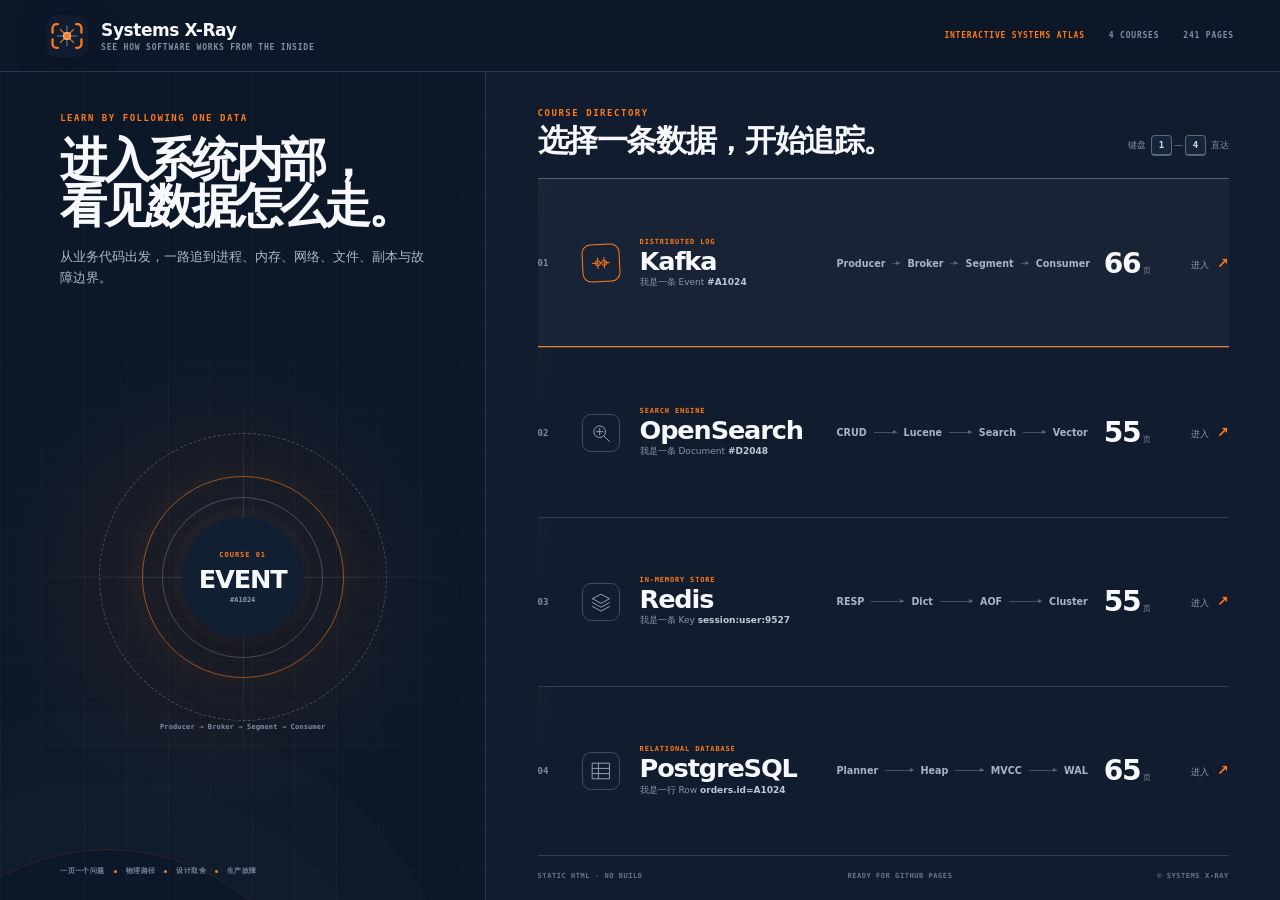
==== index.html @ 157f2d03 "feat: publish interactive systems learning courses" ====
<!doctype html>
<html lang="zh-CN">
  <head>
    <meta charset="UTF-8" />
    <meta name="viewport" content="width=device-width, initial-scale=1.0" />
    <meta name="description" content="Systems X-Ray：用一条数据的物理旅程学习 Kafka、OpenSearch、Redis 与 PostgreSQL。" />
    <meta name="theme-color" content="#0c1728" />
    <title>Systems X-Ray · 系统原理可视化课程</title>
    <link rel="icon" href="./assets/brand-mark.svg" type="image/svg+xml" />
    <link rel="stylesheet" href="./assets/home.css" />
  </head>
  <body>
    <a class="skip-link" href="#courses">跳到课程目录</a>

    <header class="site-header">
      <a class="site-brand" href="./" aria-label="Systems X-Ray 首页">
        <img src="./assets/brand-mark.svg" width="42" height="42" alt="" />
        <span><strong>Systems X-Ray</strong><small>SEE HOW SOFTWARE WORKS FROM THE INSIDE</small></span>
      </a>
      <div class="header-meta"><span>INTERACTIVE SYSTEMS ATLAS</span><b>4 COURSES</b><b>241 PAGES</b></div>
    </header>

    <main class="atlas-shell">
      <section class="atlas-intro" aria-labelledby="atlas-title">
        <div class="intro-copy">
          <p class="eyebrow">LEARN BY FOLLOWING ONE DATA</p>
          <h1 id="atlas-title">进入系统内部，<br />看见数据怎么走。</h1>
          <p class="intro-lede">从业务代码出发，一路追到进程、内存、网络、文件、副本与故障边界。</p>
        </div>

        <div class="xray-stage" aria-live="polite">
          <div class="scanner-ring scanner-ring-a"></div>
          <div class="scanner-ring scanner-ring-b"></div>
          <div class="scanner-axis axis-x"></div><div class="scanner-axis axis-y"></div>
          <div class="scanner-sweep"></div>
          <div class="scan-object">
            <span id="focus-kind">COURSE 01</span>
            <strong id="focus-object">EVENT</strong>
            <small id="focus-id">#A1024</small>
          </div>
          <p id="focus-flow">Producer → Broker → Segment → Consumer</p>
        </div>

        <div class="intro-foot"><span>一页一个问题</span><i></i><span>物理路径</span><i></i><span>设计取舍</span><i></i><span>生产故障</span></div>
      </section>

      <section id="courses" class="course-directory" aria-labelledby="directory-title">
        <header class="directory-head">
          <div><p>COURSE DIRECTORY</p><h2 id="directory-title">选择一条数据，开始追踪。</h2></div>
          <span>键盘 <kbd>1</kbd>—<kbd>4</kbd> 直达</span>
        </header>

        <nav class="course-list" aria-label="课程列表">
          <a class="course-row is-selected" href="./kafka/" data-shortcut="1" data-kind="COURSE 01" data-object="EVENT" data-id="#A1024" data-flow="Producer → Broker → Segment → Consumer">
            <span class="course-number">01</span>
            <span class="course-glyph" aria-hidden="true"><svg viewBox="0 0 40 40"><path d="M7 20h8m10 0h8M15 12v16m10-16v16"/><circle cx="15" cy="20" r="4"/><circle cx="25" cy="20" r="4"/></svg></span>
            <span class="course-title"><small>DISTRIBUTED LOG</small><strong>Kafka</strong><em>我是一条 Event <b>#A1024</b></em></span>
            <span class="course-flow">Producer <i></i> Broker <i></i> Segment <i></i> Consumer</span>
            <span class="course-pages"><b>66</b><small>页</small></span>
            <span class="course-enter">进入 <b>↗</b></span>
          </a>

          <a class="course-row" href="./opensearch/" data-shortcut="2" data-kind="COURSE 02" data-object="DOCUMENT" data-id="#D2048" data-flow="CRUD → Lucene → Search → Vector">
            <span class="course-number">02</span>
            <span class="course-glyph" aria-hidden="true"><svg viewBox="0 0 40 40"><circle cx="18" cy="18" r="9"/><path d="m25 25 8 8M13 18h10M18 13v10"/></svg></span>
            <span class="course-title"><small>SEARCH ENGINE</small><strong>OpenSearch</strong><em>我是一条 Document <b>#D2048</b></em></span>
            <span class="course-flow">CRUD <i></i> Lucene <i></i> Search <i></i> Vector</span>
            <span class="course-pages"><b>55</b><small>页</small></span>
            <span class="course-enter">进入 <b>↗</b></span>
          </a>

          <a class="course-row" href="./redis/" data-shortcut="3" data-kind="COURSE 03" data-object="KEY" data-id="session:user:9527" data-flow="RESP → Dict → AOF → Cluster">
            <span class="course-number">03</span>
            <span class="course-glyph" aria-hidden="true"><svg viewBox="0 0 40 40"><path d="m7 15 13-7 13 7-13 7-13-7Zm0 6 13 7 13-7M7 27l13 7 13-7"/></svg></span>
            <span class="course-title"><small>IN-MEMORY STORE</small><strong>Redis</strong><em>我是一条 Key <b>session:user:9527</b></em></span>
            <span class="course-flow">RESP <i></i> Dict <i></i> AOF <i></i> Cluster</span>
            <span class="course-pages"><b>55</b><small>页</small></span>
            <span class="course-enter">进入 <b>↗</b></span>
          </a>

          <a class="course-row" href="./postgresql/" data-shortcut="4" data-kind="COURSE 04" data-object="ROW" data-id="orders.id=A1024" data-flow="Planner → Heap → MVCC → WAL">
            <span class="course-number">04</span>
            <span class="course-glyph" aria-hidden="true"><svg viewBox="0 0 40 40"><path d="M7 8h26v24H7zM7 16h26M7 24h26M16 8v24"/></svg></span>
            <span class="course-title"><small>RELATIONAL DATABASE</small><strong>PostgreSQL</strong><em>我是一行 Row <b>orders.id=A1024</b></em></span>
            <span class="course-flow">Planner <i></i> Heap <i></i> MVCC <i></i> WAL</span>
            <span class="course-pages"><b>65</b><small>页</small></span>
            <span class="course-enter">进入 <b>↗</b></span>
          </a>
        </nav>

        <footer class="directory-foot"><span>STATIC HTML · NO BUILD</span><span>READY FOR GITHUB PAGES</span><span>© SYSTEMS X-RAY</span></footer>
      </section>
    </main>

    <script src="./assets/home.js"></script>
  </body>
</html>
---- assets/home.css ----
:root {
  color-scheme: dark;
  --ink: #f7f8fb;
  --muted: #8e9aae;
  --line: rgba(174, 190, 211, .2);
  --line-strong: rgba(174, 190, 211, .42);
  --orange: #ff7a1a;
  font-family: Inter, ui-sans-serif, system-ui, -apple-system, BlinkMacSystemFont, "Segoe UI", "PingFang SC", "Microsoft YaHei", sans-serif;
}

* { box-sizing: border-box; }
html, body { width: 100%; height: 100%; }
body { margin: 0; overflow: hidden; background: #0b1627; color: var(--ink); }
a { color: inherit; text-decoration: none; }
.skip-link { position: fixed; z-index: 100; top: -60px; left: 12px; padding: 10px 14px; background: var(--orange); color: #111827; font-weight: 850; }
.skip-link:focus { top: 10px; }

.site-header {
  height: 72px;
  display: flex;
  align-items: center;
  justify-content: space-between;
  padding: 0 clamp(24px, 3.6vw, 64px);
  border-bottom: 1px solid var(--line);
  background: #0c1728;
}
.site-brand { display: flex; align-items: center; gap: 13px; }
.site-brand img { width: 42px; height: 42px; filter: drop-shadow(0 7px 14px rgba(0,0,0,.25)); }
.site-brand strong, .site-brand small { display: block; }
.site-brand strong { font-size: 17px; letter-spacing: -.025em; }
.site-brand small, .header-meta { color: #8290a3; font: 800 8px ui-monospace, SFMono-Regular, Menlo, monospace; letter-spacing: .1em; }
.site-brand small { margin-top: 3px; }
.header-meta { display: flex; gap: 24px; align-items: center; }
.header-meta span { color: var(--orange); }
.header-meta b { font-weight: 800; }

.atlas-shell {
  height: calc(100svh - 72px);
  min-height: 0;
  display: grid;
  grid-template-columns: minmax(330px, 38%) minmax(600px, 62%);
}

.atlas-intro {
  position: relative;
  min-width: 0;
  overflow: hidden;
  display: grid;
  grid-template-rows: auto minmax(190px, 1fr) auto;
  padding: clamp(30px, 4.5vh, 52px) clamp(28px, 4.7vw, 74px) 24px;
  background:
    linear-gradient(rgba(255,255,255,.025) 1px, transparent 1px),
    linear-gradient(90deg, rgba(255,255,255,.025) 1px, transparent 1px),
    radial-gradient(circle at 46% 62%, rgba(255,122,26,.09), transparent 42%),
    #0c1728;
  background-size: 42px 42px, 42px 42px, auto, auto;
  border-right: 1px solid var(--line);
}
.atlas-intro::after {
  content: "";
  position: absolute;
  left: -24%;
  bottom: -48%;
  width: 92%;
  aspect-ratio: 1;
  border: 1px solid rgba(255,122,26,.14);
  border-radius: 50%;
  box-shadow: 0 0 0 70px rgba(255,255,255,.008), 0 0 0 140px rgba(255,255,255,.006);
}
.intro-copy { position: relative; z-index: 2; max-width: 560px; animation: intro-in .6s ease both; }
.eyebrow, .directory-head p { margin: 0; color: var(--orange); font: 900 9px ui-monospace, SFMono-Regular, Menlo, monospace; letter-spacing: .17em; }
.intro-copy h1 { margin: 14px 0 0; font-size: clamp(40px, 3.7vw, 64px); line-height: .98; letter-spacing: -.065em; }
.intro-lede { max-width: 520px; margin: 17px 0 0; color: #adb8c8; font-size: clamp(12px, 1vw, 16px); line-height: 1.65; }

.xray-stage { position: relative; z-index: 2; width: min(32vh, 290px); aspect-ratio: 1; align-self: center; justify-self: center; }
.scanner-ring { position: absolute; border-radius: 50%; }
.scanner-ring-a { inset: 0; border: 1px dashed rgba(161,178,200,.36); animation: spin 35s linear infinite; }
.scanner-ring-b { inset: 15%; border: 1px solid rgba(255,122,26,.58); box-shadow: 0 0 45px rgba(255,122,26,.07); }
.scanner-axis { position: absolute; background: linear-gradient(90deg, transparent, rgba(150,169,194,.26), transparent); }
.axis-x { left: -18%; top: 50%; width: 136%; height: 1px; }
.axis-y { top: -18%; left: 50%; width: 1px; height: 136%; background: linear-gradient(transparent, rgba(150,169,194,.26), transparent); }
.scanner-sweep { position: absolute; inset: 22%; overflow: hidden; border: 1px solid rgba(164,180,201,.35); border-radius: 50%; }
.scanner-sweep::after { content: ""; position: absolute; left: 0; top: -30%; width: 100%; height: 24%; background: linear-gradient(transparent, rgba(255,122,26,.28), rgba(255,122,26,.6)); filter: blur(1px); animation: sweep 3s ease-in-out infinite; }
.scan-object { position: absolute; inset: 29%; display: flex; flex-direction: column; align-items: center; justify-content: center; border-radius: 50%; background: #111f33; box-shadow: 0 15px 40px rgba(0,0,0,.32), 0 0 0 9px rgba(255,255,255,.025); text-align: center; transition: transform .25s ease; }
.scan-object.is-changing { transform: scale(.94); }
.scan-object span { color: var(--orange); font: 900 7px ui-monospace, SFMono-Regular, Menlo, monospace; letter-spacing: .14em; }
.scan-object strong { margin: 5px 0 2px; font-size: clamp(18px, 2vw, 31px); letter-spacing: -.045em; }
.scan-object small { max-width: 112px; overflow: hidden; color: #8d9bad; font: 750 7px ui-monospace, SFMono-Regular, Menlo, monospace; text-overflow: ellipsis; white-space: nowrap; }
.xray-stage > p { position: absolute; left: 50%; bottom: -2px; width: 150%; margin: 0; transform: translate(-50%, 100%); color: #7f8ea2; font: 750 7px ui-monospace, SFMono-Regular, Menlo, monospace; letter-spacing: .02em; text-align: center; white-space: nowrap; }
.intro-foot { position: relative; z-index: 2; display: flex; align-items: center; gap: 9px; color: #77869a; font: 800 7px ui-monospace, SFMono-Regular, Menlo, monospace; letter-spacing: .06em; white-space: nowrap; }
.intro-foot i { width: 3px; height: 3px; border-radius: 50%; background: var(--orange); }

.course-directory {
  min-width: 0;
  min-height: 0;
  display: grid;
  grid-template-rows: auto minmax(0, 1fr) auto;
  padding: clamp(25px, 4vh, 44px) clamp(28px, 4vw, 66px) 20px;
  background: #111d2f;
}
.directory-head { display: flex; align-items: end; justify-content: space-between; gap: 20px; padding-bottom: clamp(16px, 2.5vh, 26px); }
.directory-head h2 { margin: 7px 0 0; font-size: clamp(24px, 2.4vw, 39px); line-height: 1; letter-spacing: -.045em; }
.directory-head > span { flex: 0 0 auto; color: #7f8da0; font-size: 9px; }
kbd { display: inline-grid; min-width: 21px; height: 21px; place-items: center; margin: 0 2px; border: 1px solid #59677b; border-bottom-width: 2px; border-radius: 4px; background: #17253a; color: #d8dee7; font: 800 9px ui-monospace, SFMono-Regular, Menlo, monospace; }

.course-list { min-height: 0; display: grid; grid-template-rows: repeat(4, minmax(0, 1fr)); border-top: 1px solid var(--line-strong); }
.course-row {
  position: relative;
  min-width: 0;
  display: grid;
  grid-template-columns: 28px 42px minmax(170px, .72fr) minmax(250px, 1fr) 55px 54px;
  align-items: center;
  gap: clamp(10px, 1.25vw, 20px);
  border-bottom: 1px solid var(--line);
  overflow: hidden;
  isolation: isolate;
  animation: row-in .5s ease both;
  transition: background .22s ease;
}
.course-row:nth-child(2) { animation-delay: .06s; }
.course-row:nth-child(3) { animation-delay: .12s; }
.course-row:nth-child(4) { animation-delay: .18s; }
.course-row::before { content: ""; position: absolute; z-index: -1; top: 0; bottom: 0; left: -18%; width: 18%; background: linear-gradient(90deg, transparent, rgba(255,122,26,.09), transparent); transform: skewX(-14deg); transition: left .55s ease; }
.course-row::after { content: ""; position: absolute; left: 0; bottom: -1px; width: 0; height: 2px; background: var(--orange); transition: width .3s ease; }
.course-row:hover, .course-row:focus-visible, .course-row.is-selected { background: rgba(255,255,255,.027); }
.course-row:hover::before, .course-row:focus-visible::before { left: 100%; }
.course-row:hover::after, .course-row:focus-visible::after, .course-row.is-selected::after { width: 100%; }
.course-row:focus-visible { outline: 1px solid var(--orange); outline-offset: -1px; }
.course-number { color: #7f8da1; font: 850 9px ui-monospace, SFMono-Regular, Menlo, monospace; }
.course-glyph { width: 38px; height: 38px; display: grid; place-items: center; border: 1px solid #3d4b5e; border-radius: 9px; color: #95a3b5; transition: color .2s, border-color .2s, transform .2s; }
.course-glyph svg { width: 26px; fill: none; stroke: currentColor; stroke-width: 1.5; stroke-linecap: round; stroke-linejoin: round; }
.course-row:hover .course-glyph, .course-row:focus-visible .course-glyph, .course-row.is-selected .course-glyph { border-color: var(--orange); color: var(--orange); transform: rotate(-3deg); }
.course-title { min-width: 0; }
.course-title small, .course-title strong, .course-title em { display: block; }
.course-title small { color: var(--orange); font: 850 7px ui-monospace, SFMono-Regular, Menlo, monospace; letter-spacing: .12em; }
.course-title strong { margin: 3px 0; font-size: clamp(21px, 2vw, 31px); line-height: .95; letter-spacing: -.045em; }
.course-title em { overflow: hidden; color: #8996a8; font-size: 9px; font-style: normal; text-overflow: ellipsis; white-space: nowrap; }
.course-title em b { color: #bec8d4; font-weight: 750; }
.course-flow { min-width: 0; display: flex; align-items: center; gap: 7px; color: #a9b4c2; font-size: clamp(8px, .75vw, 11px); font-weight: 750; white-space: nowrap; }
.course-flow i { min-width: 8px; flex: 1; height: 1px; background: #445165; position: relative; }
.course-flow i::after { content: ""; position: absolute; right: 0; top: -2px; border-left: 4px solid #59677a; border-top: 2px solid transparent; border-bottom: 2px solid transparent; }
.course-pages { display: flex; align-items: baseline; gap: 3px; }
.course-pages b { font-size: clamp(23px, 2.2vw, 35px); letter-spacing: -.05em; }
.course-pages small { color: #7e8b9e; font-size: 8px; }
.course-enter { justify-self: end; color: #8c99aa; font-size: 9px; white-space: nowrap; }
.course-enter b { display: inline-block; margin-left: 5px; color: var(--orange); font-size: 14px; transition: transform .2s ease; }
.course-row:hover .course-enter b, .course-row:focus-visible .course-enter b { transform: translate(3px, -3px); }
.directory-foot { display: flex; justify-content: space-between; gap: 20px; padding-top: 16px; color: #68778b; font: 800 7px ui-monospace, SFMono-Regular, Menlo, monospace; letter-spacing: .08em; }

@keyframes intro-in { from { opacity: 0; transform: translateY(13px); } to { opacity: 1; transform: none; } }
@keyframes row-in { from { opacity: 0; transform: translateX(18px); } to { opacity: 1; transform: none; } }
@keyframes spin { to { transform: rotate(360deg); } }
@keyframes sweep { 0%, 12% { top: -30%; } 70%, 100% { top: 108%; } }

@media (max-width: 1050px) {
  .site-header { height: 66px; }
  .atlas-shell { height: calc(100svh - 66px); grid-template-columns: 34% 66%; }
  .atlas-intro { padding-inline: 28px; }
  .intro-copy h1 { font-size: clamp(34px, 4.2vw, 46px); }
  .course-directory { padding-inline: 28px; }
  .course-row { grid-template-columns: 24px 38px minmax(155px, .8fr) minmax(200px, 1fr) 48px; }
  .course-enter { display: none; }
  .intro-foot span:nth-of-type(3), .intro-foot i:nth-of-type(3), .intro-foot span:nth-of-type(4) { display: none; }
}

@media (max-width: 720px) {
  .site-header { height: 60px; padding: 0 15px; }
  .site-brand img { width: 36px; height: 36px; }
  .site-brand strong { font-size: 15px; }
  .site-brand small, .header-meta span, .header-meta b:last-child { display: none; }
  .header-meta { font-size: 7px; }
  .atlas-shell { height: calc(100svh - 60px); display: grid; grid-template-columns: 1fr; grid-template-rows: minmax(165px, 29%) minmax(0, 71%); }
  .atlas-intro { grid-template-columns: 1fr 116px; grid-template-rows: 1fr auto; padding: 18px 17px 12px; border-right: 0; border-bottom: 1px solid var(--line); }
  .intro-copy { align-self: center; }
  .intro-copy h1 { margin-top: 8px; font-size: clamp(30px, 9vw, 40px); line-height: .94; }
  .intro-lede { max-width: 250px; margin-top: 9px; font-size: 10px; line-height: 1.45; }
  .eyebrow { font-size: 6.5px; }
  .xray-stage { width: 112px; grid-column: 2; grid-row: 1; }
  .scan-object strong { font-size: 15px; }
  .scan-object span, .scan-object small { font-size: 5px; }
  .xray-stage > p { display: none; }
  .intro-foot { grid-column: 1/-1; gap: 6px; font-size: 5.7px; }
  .intro-foot span:nth-of-type(3), .intro-foot i:nth-of-type(3), .intro-foot span:nth-of-type(4) { display: initial; }
  .course-directory { padding: 13px 16px 10px; }
  .directory-head { padding-bottom: 10px; }
  .directory-head h2 { margin-top: 4px; font-size: 20px; }
  .directory-head > span { display: none; }
  .course-row { grid-template-columns: 21px 32px minmax(0, 1fr) 37px; gap: 8px; }
  .course-glyph { width: 30px; height: 30px; border-radius: 7px; }
  .course-glyph svg { width: 21px; }
  .course-title small { font-size: 5.5px; }
  .course-title strong { font-size: clamp(19px, 5.5vw, 24px); }
  .course-title em { font-size: 7px; }
  .course-flow, .course-enter { display: none; }
  .course-pages { justify-self: end; }
  .course-pages b { font-size: 23px; }
  .directory-foot { padding-top: 8px; font-size: 5.5px; }
  .directory-foot span:nth-child(2) { display: none; }
}

@media (max-height: 690px) and (min-width: 721px) {
  .site-header { height: 58px; }
  .atlas-shell { height: calc(100svh - 58px); }
  .atlas-intro, .course-directory { padding-top: 20px; padding-bottom: 14px; }
  .intro-lede { margin-top: 10px; }
  .xray-stage { width: min(29vh, 210px); }
  .directory-head { padding-bottom: 12px; }
  .directory-foot { padding-top: 9px; }
}

@media (max-height: 660px) and (max-width: 720px) {
  .atlas-shell { grid-template-rows: 27% 73%; }
  .intro-lede, .intro-foot { display: none; }
  .atlas-intro { grid-template-rows: 1fr; }
  .course-directory { padding-top: 8px; padding-bottom: 6px; }
  .directory-head { padding-bottom: 6px; }
  .directory-head h2 { font-size: 18px; }
  .course-title em { display: none; }
  .directory-foot { padding-top: 5px; }
}

@media (prefers-reduced-motion: reduce) {
  *, *::before, *::after { animation-duration: .01ms !important; animation-iteration-count: 1 !important; transition-duration: .01ms !important; }
}
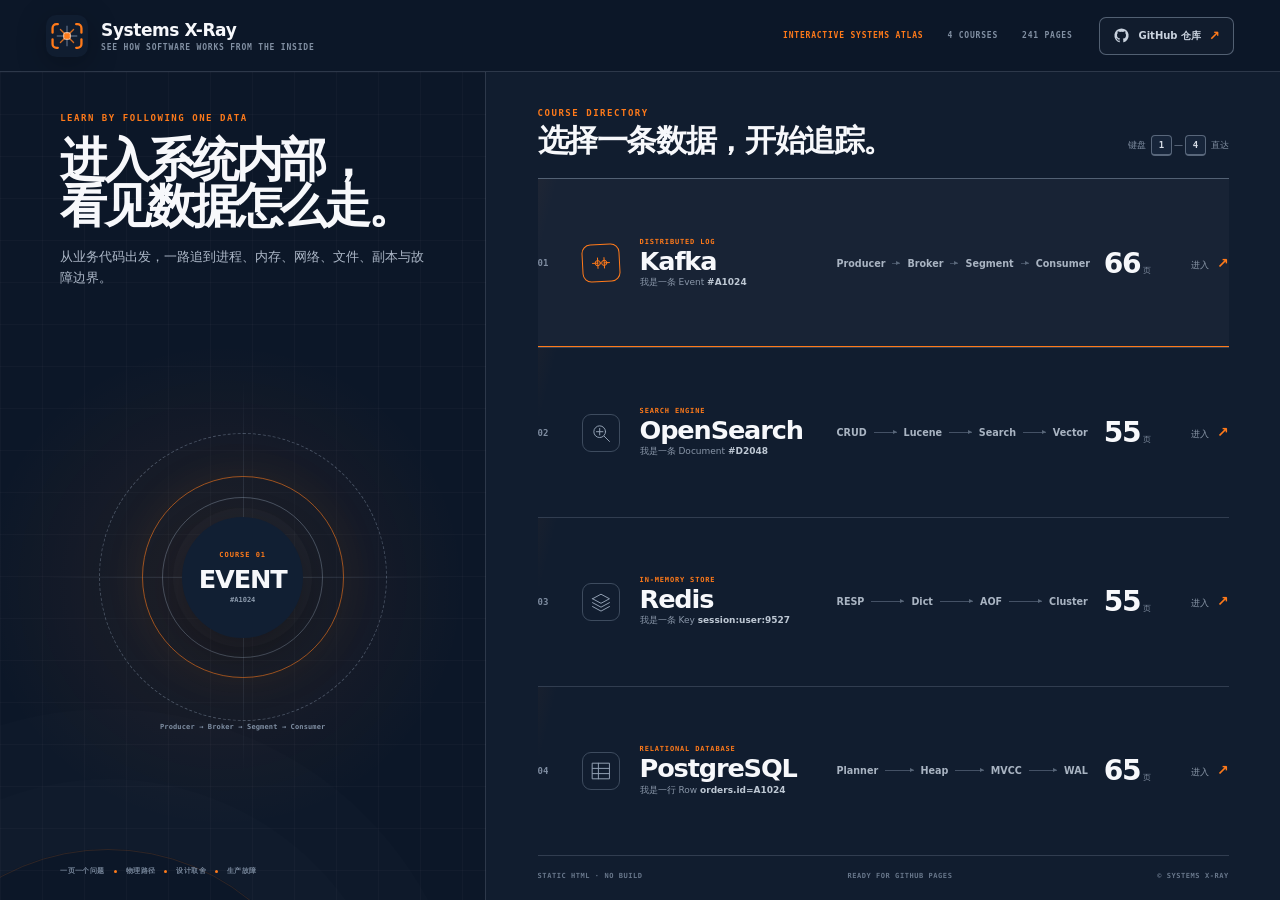
==== commit 2bdd03e1: "feat: add repository link to course directory" ====
--- a/index.html
+++ b/index.html
@@ -17,7 +17,13 @@
         <img src="./assets/brand-mark.svg" width="42" height="42" alt="" />
         <span><strong>Systems X-Ray</strong><small>SEE HOW SOFTWARE WORKS FROM THE INSIDE</small></span>
       </a>
-      <div class="header-meta"><span>INTERACTIVE SYSTEMS ATLAS</span><b>4 COURSES</b><b>241 PAGES</b></div>
+      <div class="header-actions">
+        <div class="header-meta"><span>INTERACTIVE SYSTEMS ATLAS</span><b>4 COURSES</b><b>241 PAGES</b></div>
+        <a class="github-link" href="https://github.com/lakernote/systems-xray" target="_blank" rel="noreferrer" aria-label="在 GitHub 查看 Systems X-Ray 仓库">
+          <svg viewBox="0 0 24 24" aria-hidden="true"><path d="M12 2a10 10 0 0 0-3.16 19.49c.5.09.68-.22.68-.48v-1.86c-2.78.6-3.37-1.18-3.37-1.18-.45-1.16-1.11-1.47-1.11-1.47-.91-.62.07-.61.07-.61 1 .07 1.53 1.03 1.53 1.03.9 1.53 2.35 1.09 2.92.83.09-.65.35-1.09.64-1.34-2.22-.25-4.56-1.11-4.56-4.94 0-1.09.39-1.98 1.03-2.68-.1-.25-.45-1.27.1-2.64 0 0 .84-.27 2.75 1.02A9.6 9.6 0 0 1 12 6.84a9.6 9.6 0 0 1 2.5.34c1.91-1.29 2.75-1.02 2.75-1.02.55 1.37.2 2.39.1 2.64.64.7 1.03 1.59 1.03 2.68 0 3.84-2.34 4.68-4.57 4.93.36.31.68.92.68 1.86v2.75c0 .27.18.58.69.48A10 10 0 0 0 12 2Z"/></svg>
+          <span>GitHub 仓库</span><b>↗</b>
+        </a>
+      </div>
     </header>
 
     <main class="atlas-shell">
--- a/assets/home.css
+++ b/assets/home.css
@@ -30,9 +30,29 @@
 .site-brand strong { font-size: 17px; letter-spacing: -.025em; }
 .site-brand small, .header-meta { color: #8290a3; font: 800 8px ui-monospace, SFMono-Regular, Menlo, monospace; letter-spacing: .1em; }
 .site-brand small { margin-top: 3px; }
+.header-actions { display: flex; align-items: center; gap: clamp(16px, 2.1vw, 32px); }
 .header-meta { display: flex; gap: 24px; align-items: center; }
 .header-meta span { color: var(--orange); }
 .header-meta b { font-weight: 800; }
+.github-link {
+  display: inline-flex;
+  align-items: center;
+  gap: 8px;
+  height: 38px;
+  padding: 0 13px;
+  border: 1px solid var(--line-strong);
+  border-radius: 7px;
+  background: rgba(255,255,255,.025);
+  color: #c9d2de;
+  font-size: 10px;
+  font-weight: 800;
+  transition: color .2s ease, border-color .2s ease, background .2s ease, transform .2s ease;
+}
+.github-link svg { width: 17px; height: 17px; fill: currentColor; }
+.github-link b { color: var(--orange); font-size: 13px; transition: transform .2s ease; }
+.github-link:hover, .github-link:focus-visible { border-color: var(--orange); background: rgba(255,122,26,.08); color: #fff; transform: translateY(-1px); }
+.github-link:hover b, .github-link:focus-visible b { transform: translate(2px, -2px); }
+.github-link:focus-visible { outline: 2px solid rgba(255,122,26,.35); outline-offset: 3px; }
 
 .atlas-shell {
   height: calc(100svh - 72px);
@@ -161,6 +181,7 @@
   .course-row { grid-template-columns: 24px 38px minmax(155px, .8fr) minmax(200px, 1fr) 48px; }
   .course-enter { display: none; }
   .intro-foot span:nth-of-type(3), .intro-foot i:nth-of-type(3), .intro-foot span:nth-of-type(4) { display: none; }
+  .header-meta span { display: none; }
 }
 
 @media (max-width: 720px) {
@@ -168,7 +189,10 @@
   .site-brand img { width: 36px; height: 36px; }
   .site-brand strong { font-size: 15px; }
   .site-brand small, .header-meta span, .header-meta b:last-child { display: none; }
-  .header-meta { font-size: 7px; }
+  .header-actions { gap: 10px; }
+  .header-meta { display: none; }
+  .github-link { width: 38px; padding: 0; justify-content: center; }
+  .github-link span, .github-link b { display: none; }
   .atlas-shell { height: calc(100svh - 60px); display: grid; grid-template-columns: 1fr; grid-template-rows: minmax(165px, 29%) minmax(0, 71%); }
   .atlas-intro { grid-template-columns: 1fr 116px; grid-template-rows: 1fr auto; padding: 18px 17px 12px; border-right: 0; border-bottom: 1px solid var(--line); }
   .intro-copy { align-self: center; }
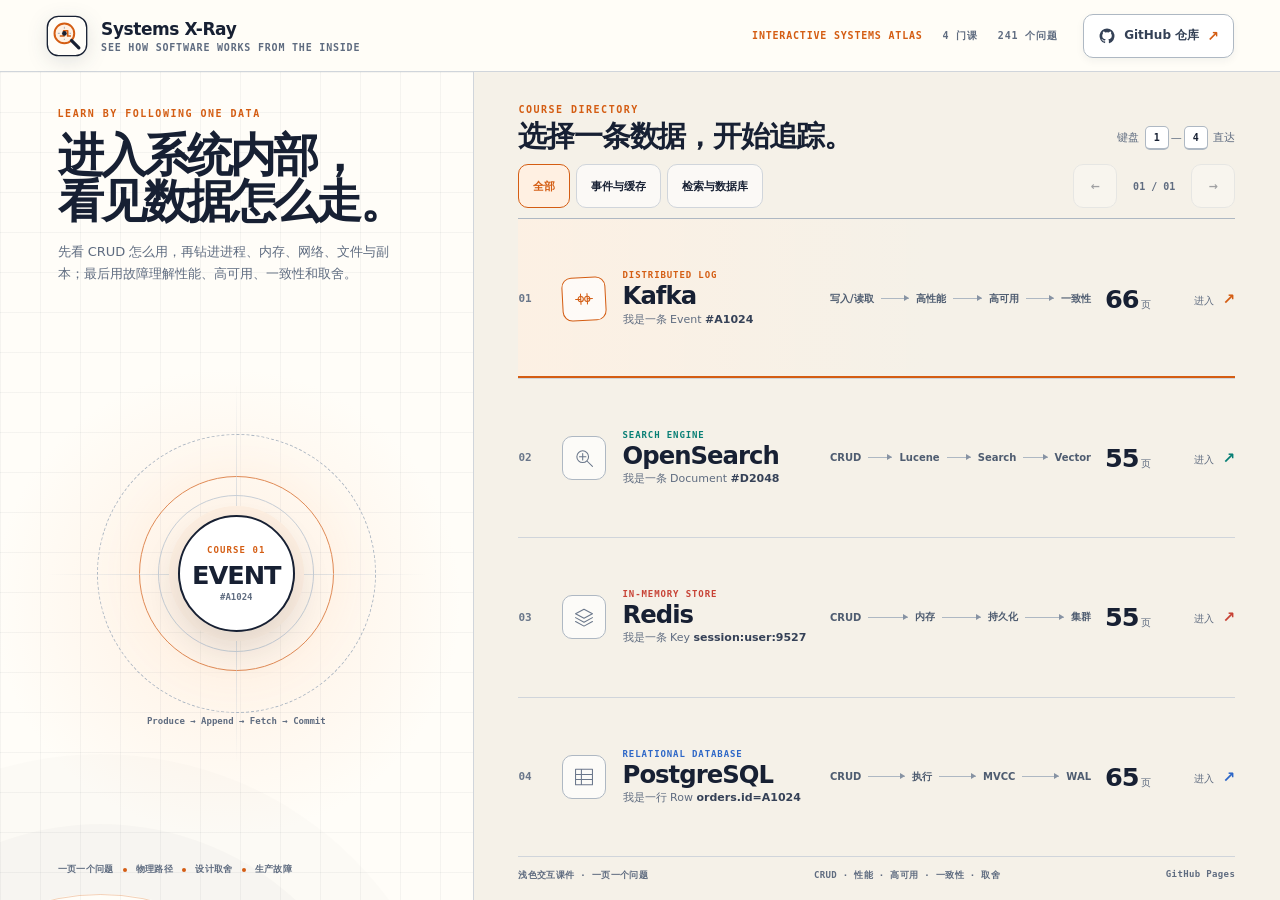
==== commit 71a18507: "feat: standardize desktop course experience" ====
--- a/index.html
+++ b/index.html
@@ -4,7 +4,7 @@
     <meta charset="UTF-8" />
     <meta name="viewport" content="width=device-width, initial-scale=1.0" />
     <meta name="description" content="Systems X-Ray：用一条数据的物理旅程学习 Kafka、OpenSearch、Redis 与 PostgreSQL。" />
-    <meta name="theme-color" content="#0c1728" />
+    <meta name="theme-color" content="#f5f1e8" />
     <title>Systems X-Ray · 系统原理可视化课程</title>
     <link rel="icon" href="./assets/brand-mark.svg" type="image/svg+xml" />
     <link rel="stylesheet" href="./assets/home.css" />
@@ -18,7 +18,7 @@
         <span><strong>Systems X-Ray</strong><small>SEE HOW SOFTWARE WORKS FROM THE INSIDE</small></span>
       </a>
       <div class="header-actions">
-        <div class="header-meta"><span>INTERACTIVE SYSTEMS ATLAS</span><b>4 COURSES</b><b>241 PAGES</b></div>
+        <div class="header-meta"><span>INTERACTIVE SYSTEMS ATLAS</span><b id="course-total">4 门课</b><b>241 个问题</b></div>
         <a class="github-link" href="https://github.com/lakernote/systems-xray" target="_blank" rel="noreferrer" aria-label="在 GitHub 查看 Systems X-Ray 仓库">
           <svg viewBox="0 0 24 24" aria-hidden="true"><path d="M12 2a10 10 0 0 0-3.16 19.49c.5.09.68-.22.68-.48v-1.86c-2.78.6-3.37-1.18-3.37-1.18-.45-1.16-1.11-1.47-1.11-1.47-.91-.62.07-.61.07-.61 1 .07 1.53 1.03 1.53 1.03.9 1.53 2.35 1.09 2.92.83.09-.65.35-1.09.64-1.34-2.22-.25-4.56-1.11-4.56-4.94 0-1.09.39-1.98 1.03-2.68-.1-.25-.45-1.27.1-2.64 0 0 .84-.27 2.75 1.02A9.6 9.6 0 0 1 12 6.84a9.6 9.6 0 0 1 2.5.34c1.91-1.29 2.75-1.02 2.75-1.02.55 1.37.2 2.39.1 2.64.64.7 1.03 1.59 1.03 2.68 0 3.84-2.34 4.68-4.57 4.93.36.31.68.92.68 1.86v2.75c0 .27.18.58.69.48A10 10 0 0 0 12 2Z"/></svg>
           <span>GitHub 仓库</span><b>↗</b>
@@ -31,7 +31,7 @@
         <div class="intro-copy">
           <p class="eyebrow">LEARN BY FOLLOWING ONE DATA</p>
           <h1 id="atlas-title">进入系统内部，<br />看见数据怎么走。</h1>
-          <p class="intro-lede">从业务代码出发，一路追到进程、内存、网络、文件、副本与故障边界。</p>
+          <p class="intro-lede">先看 CRUD 怎么用，再钻进进程、内存、网络、文件与副本；最后用故障理解性能、高可用、一致性和取舍。</p>
         </div>
 
         <div class="xray-stage" aria-live="polite">
@@ -55,18 +55,30 @@
           <div><p>COURSE DIRECTORY</p><h2 id="directory-title">选择一条数据，开始追踪。</h2></div>
           <span>键盘 <kbd>1</kbd>—<kbd>4</kbd> 直达</span>
         </header>
+        <div class="directory-tools">
+          <div class="category-tabs" role="tablist" aria-label="课程分类">
+            <button type="button" role="tab" aria-selected="true" data-filter="all">全部</button>
+            <button type="button" role="tab" aria-selected="false" data-filter="realtime">事件与缓存</button>
+            <button type="button" role="tab" aria-selected="false" data-filter="data">检索与数据库</button>
+          </div>
+          <div class="directory-pager" aria-label="课程目录分页">
+            <button id="directory-prev" type="button" aria-label="上一页">←</button>
+            <code id="directory-page">01 / 01</code>
+            <button id="directory-next" type="button" aria-label="下一页">→</button>
+          </div>
+        </div>
 
         <nav class="course-list" aria-label="课程列表">
-          <a class="course-row is-selected" href="./kafka/" data-shortcut="1" data-kind="COURSE 01" data-object="EVENT" data-id="#A1024" data-flow="Producer → Broker → Segment → Consumer">
+          <a class="course-row is-selected" href="./kafka/" data-category="realtime" data-shortcut="1" data-kind="COURSE 01" data-object="EVENT" data-id="#A1024" data-flow="Produce → Append → Fetch → Commit" style="--course-accent:#d45d13;--course-soft:#fff0e2">
             <span class="course-number">01</span>
             <span class="course-glyph" aria-hidden="true"><svg viewBox="0 0 40 40"><path d="M7 20h8m10 0h8M15 12v16m10-16v16"/><circle cx="15" cy="20" r="4"/><circle cx="25" cy="20" r="4"/></svg></span>
             <span class="course-title"><small>DISTRIBUTED LOG</small><strong>Kafka</strong><em>我是一条 Event <b>#A1024</b></em></span>
-            <span class="course-flow">Producer <i></i> Broker <i></i> Segment <i></i> Consumer</span>
+            <span class="course-flow">写入/读取 <i></i> 高性能 <i></i> 高可用 <i></i> 一致性</span>
             <span class="course-pages"><b>66</b><small>页</small></span>
             <span class="course-enter">进入 <b>↗</b></span>
           </a>
 
-          <a class="course-row" href="./opensearch/" data-shortcut="2" data-kind="COURSE 02" data-object="DOCUMENT" data-id="#D2048" data-flow="CRUD → Lucene → Search → Vector">
+          <a class="course-row" href="./opensearch/" data-category="data" data-shortcut="2" data-kind="COURSE 02" data-object="DOCUMENT" data-id="#D2048" data-flow="CRUD → Lucene → Search → Vector" style="--course-accent:#087f75;--course-soft:#dff3ee">
             <span class="course-number">02</span>
             <span class="course-glyph" aria-hidden="true"><svg viewBox="0 0 40 40"><circle cx="18" cy="18" r="9"/><path d="m25 25 8 8M13 18h10M18 13v10"/></svg></span>
             <span class="course-title"><small>SEARCH ENGINE</small><strong>OpenSearch</strong><em>我是一条 Document <b>#D2048</b></em></span>
@@ -75,26 +87,26 @@
             <span class="course-enter">进入 <b>↗</b></span>
           </a>
 
-          <a class="course-row" href="./redis/" data-shortcut="3" data-kind="COURSE 03" data-object="KEY" data-id="session:user:9527" data-flow="RESP → Dict → AOF → Cluster">
+          <a class="course-row" href="./redis/" data-category="realtime" data-shortcut="3" data-kind="COURSE 03" data-object="KEY" data-id="session:user:9527" data-flow="CRUD → Dict → Persistence → Cluster" style="--course-accent:#c74235;--course-soft:#fde9e5">
             <span class="course-number">03</span>
             <span class="course-glyph" aria-hidden="true"><svg viewBox="0 0 40 40"><path d="m7 15 13-7 13 7-13 7-13-7Zm0 6 13 7 13-7M7 27l13 7 13-7"/></svg></span>
             <span class="course-title"><small>IN-MEMORY STORE</small><strong>Redis</strong><em>我是一条 Key <b>session:user:9527</b></em></span>
-            <span class="course-flow">RESP <i></i> Dict <i></i> AOF <i></i> Cluster</span>
+            <span class="course-flow">CRUD <i></i> 内存 <i></i> 持久化 <i></i> 集群</span>
             <span class="course-pages"><b>55</b><small>页</small></span>
             <span class="course-enter">进入 <b>↗</b></span>
           </a>
 
-          <a class="course-row" href="./postgresql/" data-shortcut="4" data-kind="COURSE 04" data-object="ROW" data-id="orders.id=A1024" data-flow="Planner → Heap → MVCC → WAL">
+          <a class="course-row" href="./postgresql/" data-category="data" data-shortcut="4" data-kind="COURSE 04" data-object="ROW" data-id="orders.id=A1024" data-flow="CRUD → Planner → MVCC → WAL" style="--course-accent:#2d67c7;--course-soft:#e6eefc">
             <span class="course-number">04</span>
             <span class="course-glyph" aria-hidden="true"><svg viewBox="0 0 40 40"><path d="M7 8h26v24H7zM7 16h26M7 24h26M16 8v24"/></svg></span>
             <span class="course-title"><small>RELATIONAL DATABASE</small><strong>PostgreSQL</strong><em>我是一行 Row <b>orders.id=A1024</b></em></span>
-            <span class="course-flow">Planner <i></i> Heap <i></i> MVCC <i></i> WAL</span>
+            <span class="course-flow">CRUD <i></i> 执行 <i></i> MVCC <i></i> WAL</span>
             <span class="course-pages"><b>65</b><small>页</small></span>
             <span class="course-enter">进入 <b>↗</b></span>
           </a>
         </nav>
 
-        <footer class="directory-foot"><span>STATIC HTML · NO BUILD</span><span>READY FOR GITHUB PAGES</span><span>© SYSTEMS X-RAY</span></footer>
+        <footer class="directory-foot"><span>浅色交互课件 · 一页一个问题</span><span>CRUD · 性能 · 高可用 · 一致性 · 取舍</span><span>GitHub Pages</span></footer>
       </section>
     </main>
 
--- a/assets/home.css
+++ b/assets/home.css
@@ -1,246 +1,183 @@
 :root {
-  color-scheme: dark;
-  --ink: #f7f8fb;
-  --muted: #8e9aae;
-  --line: rgba(174, 190, 211, .2);
-  --line-strong: rgba(174, 190, 211, .42);
-  --orange: #ff7a1a;
+  color-scheme: light;
+  --paper: #f5f1e8;
+  --paper-2: #fffdf8;
+  --ink: #172033;
+  --muted: #5f6c80;
+  --line: #d0d5db;
+  --line-strong: #aeb8c3;
+  --accent: #d45d13;
+  --soft: #fff0e2;
+  --radius-sm: 10px;
+  --radius-md: 14px;
+  --radius-lg: 20px;
+  --shadow: 0 22px 55px rgba(26, 38, 55, .11), 0 2px 7px rgba(26, 38, 55, .06);
   font-family: Inter, ui-sans-serif, system-ui, -apple-system, BlinkMacSystemFont, "Segoe UI", "PingFang SC", "Microsoft YaHei", sans-serif;
 }
 
 * { box-sizing: border-box; }
 html, body { width: 100%; height: 100%; }
-body { margin: 0; overflow: hidden; background: #0b1627; color: var(--ink); }
+body { margin: 0; overflow: hidden; background: var(--paper); color: var(--ink); }
 a { color: inherit; text-decoration: none; }
-.skip-link { position: fixed; z-index: 100; top: -60px; left: 12px; padding: 10px 14px; background: var(--orange); color: #111827; font-weight: 850; }
+button { color: inherit; font: inherit; }
+.skip-link { position: fixed; z-index: 100; top: -70px; left: 12px; min-height: 44px; padding: 11px 14px; border-radius: var(--radius-sm); background: var(--ink); color: white; font-weight: 850; }
 .skip-link:focus { top: 10px; }
 
-.site-header {
-  height: 72px;
-  display: flex;
-  align-items: center;
-  justify-content: space-between;
-  padding: 0 clamp(24px, 3.6vw, 64px);
-  border-bottom: 1px solid var(--line);
-  background: #0c1728;
-}
+.site-header { height: 72px; display: flex; align-items: center; justify-content: space-between; padding: 0 clamp(20px, 3.6vw, 62px); border-bottom: 1px solid var(--line); background: rgba(255, 253, 248, .94); backdrop-filter: blur(16px); }
 .site-brand { display: flex; align-items: center; gap: 13px; }
-.site-brand img { width: 42px; height: 42px; filter: drop-shadow(0 7px 14px rgba(0,0,0,.25)); }
+.site-brand { min-height: 44px; }
+.site-brand img { width: 42px; height: 42px; filter: drop-shadow(0 5px 10px rgba(27, 39, 57, .12)); }
 .site-brand strong, .site-brand small { display: block; }
 .site-brand strong { font-size: 17px; letter-spacing: -.025em; }
-.site-brand small, .header-meta { color: #8290a3; font: 800 8px ui-monospace, SFMono-Regular, Menlo, monospace; letter-spacing: .1em; }
+.site-brand small, .header-meta { color: var(--muted); font: 800 10px ui-monospace, SFMono-Regular, Menlo, monospace; letter-spacing: .08em; }
 .site-brand small { margin-top: 3px; }
-.header-actions { display: flex; align-items: center; gap: clamp(16px, 2.1vw, 32px); }
-.header-meta { display: flex; gap: 24px; align-items: center; }
-.header-meta span { color: var(--orange); }
-.header-meta b { font-weight: 800; }
-.github-link {
-  display: inline-flex;
-  align-items: center;
-  gap: 8px;
-  height: 38px;
-  padding: 0 13px;
-  border: 1px solid var(--line-strong);
-  border-radius: 7px;
-  background: rgba(255,255,255,.025);
-  color: #c9d2de;
-  font-size: 10px;
-  font-weight: 800;
-  transition: color .2s ease, border-color .2s ease, background .2s ease, transform .2s ease;
-}
-.github-link svg { width: 17px; height: 17px; fill: currentColor; }
-.github-link b { color: var(--orange); font-size: 13px; transition: transform .2s ease; }
-.github-link:hover, .github-link:focus-visible { border-color: var(--orange); background: rgba(255,122,26,.08); color: #fff; transform: translateY(-1px); }
-.github-link:hover b, .github-link:focus-visible b { transform: translate(2px, -2px); }
-.github-link:focus-visible { outline: 2px solid rgba(255,122,26,.35); outline-offset: 3px; }
+.header-actions { display: flex; align-items: center; gap: clamp(14px, 2vw, 30px); }
+.header-meta { display: flex; gap: 20px; align-items: center; }
+.header-meta span { color: var(--accent); }
+.github-link { min-height: 44px; display: inline-flex; align-items: center; gap: 8px; padding: 0 14px; border: 1px solid var(--line-strong); border-radius: var(--radius-sm); background: white; color: #344156; font-size: 12px; font-weight: 850; box-shadow: 0 3px 8px rgba(26, 38, 55, .05); transition: transform .18s ease, border-color .18s ease, background .18s ease; }
+.github-link svg { width: 18px; height: 18px; fill: currentColor; }
+.github-link b { color: var(--accent); font-size: 14px; }
+.github-link:hover, .github-link:focus-visible { border-color: var(--accent); background: var(--soft); transform: translateY(-1px); }
+:focus-visible { outline: 3px solid color-mix(in srgb, var(--accent), transparent 65%); outline-offset: 3px; }
 
-.atlas-shell {
-  height: calc(100svh - 72px);
-  min-height: 0;
-  display: grid;
-  grid-template-columns: minmax(330px, 38%) minmax(600px, 62%);
-}
+.atlas-shell { height: calc(100svh - 72px); min-height: 0; display: grid; grid-template-columns: minmax(335px, 37%) minmax(600px, 63%); }
+.atlas-intro { position: relative; min-width: 0; overflow: hidden; display: grid; grid-template-rows: auto minmax(190px, 1fr) auto; padding: clamp(28px, 4vh, 50px) clamp(26px, 4.5vw, 70px) 24px; border-right: 1px solid var(--line); background: linear-gradient(rgba(23,32,51,.045) 1px, transparent 1px), linear-gradient(90deg, rgba(23,32,51,.045) 1px, transparent 1px), radial-gradient(circle at 48% 64%, var(--soft), transparent 40%), var(--paper-2); background-size: 40px 40px, 40px 40px, auto, auto; }
+.atlas-intro::after { content: ""; position: absolute; left: -25%; bottom: -52%; width: 92%; aspect-ratio: 1; border: 1px solid color-mix(in srgb, var(--accent), transparent 72%); border-radius: 50%; box-shadow: 0 0 0 70px rgba(23,32,51,.018), 0 0 0 140px rgba(23,32,51,.012); }
+.intro-copy { position: relative; z-index: 2; max-width: 590px; animation: intro-in .5s ease both; }
+.eyebrow, .directory-head p { margin: 0; color: var(--accent); font: 900 10px ui-monospace, SFMono-Regular, Menlo, monospace; letter-spacing: .15em; }
+.intro-copy h1 { margin: 14px 0 0; font-size: clamp(39px, 3.6vw, 62px); line-height: .99; letter-spacing: -.062em; }
+.intro-lede { max-width: 545px; margin: 17px 0 0; color: var(--muted); font-size: clamp(13px, 1vw, 16px); line-height: 1.65; }
 
-.atlas-intro {
-  position: relative;
-  min-width: 0;
-  overflow: hidden;
-  display: grid;
-  grid-template-rows: auto minmax(190px, 1fr) auto;
-  padding: clamp(30px, 4.5vh, 52px) clamp(28px, 4.7vw, 74px) 24px;
-  background:
-    linear-gradient(rgba(255,255,255,.025) 1px, transparent 1px),
-    linear-gradient(90deg, rgba(255,255,255,.025) 1px, transparent 1px),
-    radial-gradient(circle at 46% 62%, rgba(255,122,26,.09), transparent 42%),
-    #0c1728;
-  background-size: 42px 42px, 42px 42px, auto, auto;
-  border-right: 1px solid var(--line);
-}
-.atlas-intro::after {
-  content: "";
-  position: absolute;
-  left: -24%;
-  bottom: -48%;
-  width: 92%;
-  aspect-ratio: 1;
-  border: 1px solid rgba(255,122,26,.14);
-  border-radius: 50%;
-  box-shadow: 0 0 0 70px rgba(255,255,255,.008), 0 0 0 140px rgba(255,255,255,.006);
-}
-.intro-copy { position: relative; z-index: 2; max-width: 560px; animation: intro-in .6s ease both; }
-.eyebrow, .directory-head p { margin: 0; color: var(--orange); font: 900 9px ui-monospace, SFMono-Regular, Menlo, monospace; letter-spacing: .17em; }
-.intro-copy h1 { margin: 14px 0 0; font-size: clamp(40px, 3.7vw, 64px); line-height: .98; letter-spacing: -.065em; }
-.intro-lede { max-width: 520px; margin: 17px 0 0; color: #adb8c8; font-size: clamp(12px, 1vw, 16px); line-height: 1.65; }
+.xray-stage { position: relative; z-index: 2; width: min(31vh, 286px); aspect-ratio: 1; align-self: center; justify-self: center; }
+.scanner-ring { position: absolute; border-radius: 50%; }
+.scanner-ring-a { inset: 0; border: 1px dashed #aeb8c3; animation: spin 35s linear infinite; }
+.scanner-ring-b { inset: 15%; border: 1px solid color-mix(in srgb, var(--accent), white 28%); box-shadow: 0 0 45px var(--soft); }
+.scanner-axis { position: absolute; background: linear-gradient(90deg, transparent, #c7ced6, transparent); }
+.axis-x { left: -18%; top: 50%; width: 136%; height: 1px; }
+.axis-y { top: -18%; left: 50%; width: 1px; height: 136%; background: linear-gradient(transparent, #c7ced6, transparent); }
+.scanner-sweep { position: absolute; inset: 22%; overflow: hidden; border: 1px solid #c7ced6; border-radius: 50%; }
+.scanner-sweep::after { content: ""; position: absolute; left: 0; top: -30%; width: 100%; height: 24%; background: linear-gradient(transparent, color-mix(in srgb, var(--accent), transparent 70%), var(--accent)); filter: blur(1px); animation: sweep 3s ease-in-out infinite; }
+.scan-object { position: absolute; inset: 29%; display: flex; flex-direction: column; align-items: center; justify-content: center; border: 2px solid var(--ink); border-radius: 50%; background: white; box-shadow: 0 15px 38px rgba(31,43,60,.14), 0 0 0 9px var(--soft); text-align: center; transition: transform .2s ease, box-shadow .2s ease; }
+.scan-object.is-changing { transform: scale(.94); }
+.scan-object span { color: var(--accent); font: 900 9px ui-monospace, SFMono-Regular, Menlo, monospace; letter-spacing: .12em; }
+.scan-object strong { margin: 5px 0 2px; font-size: clamp(18px, 2vw, 30px); letter-spacing: -.04em; }
+.scan-object small { max-width: 120px; overflow: hidden; color: var(--muted); font: 800 9px ui-monospace, SFMono-Regular, Menlo, monospace; text-overflow: ellipsis; white-space: nowrap; }
+.xray-stage > p { position: absolute; left: 50%; bottom: -3px; width: 160%; margin: 0; transform: translate(-50%, 100%); color: var(--muted); font: 800 9px ui-monospace, SFMono-Regular, Menlo, monospace; text-align: center; white-space: nowrap; }
+.intro-foot { position: relative; z-index: 2; display: flex; align-items: center; gap: 9px; color: var(--muted); font: 800 9px ui-monospace, SFMono-Regular, Menlo, monospace; letter-spacing: .04em; white-space: nowrap; }
+.intro-foot i { width: 4px; height: 4px; border-radius: 50%; background: var(--accent); }
 
-.xray-stage { position: relative; z-index: 2; width: min(32vh, 290px); aspect-ratio: 1; align-self: center; justify-self: center; }
-.scanner-ring { position: absolute; border-radius: 50%; }
-.scanner-ring-a { inset: 0; border: 1px dashed rgba(161,178,200,.36); animation: spin 35s linear infinite; }
-.scanner-ring-b { inset: 15%; border: 1px solid rgba(255,122,26,.58); box-shadow: 0 0 45px rgba(255,122,26,.07); }
-.scanner-axis { position: absolute; background: linear-gradient(90deg, transparent, rgba(150,169,194,.26), transparent); }
-.axis-x { left: -18%; top: 50%; width: 136%; height: 1px; }
-.axis-y { top: -18%; left: 50%; width: 1px; height: 136%; background: linear-gradient(transparent, rgba(150,169,194,.26), transparent); }
-.scanner-sweep { position: absolute; inset: 22%; overflow: hidden; border: 1px solid rgba(164,180,201,.35); border-radius: 50%; }
-.scanner-sweep::after { content: ""; position: absolute; left: 0; top: -30%; width: 100%; height: 24%; background: linear-gradient(transparent, rgba(255,122,26,.28), rgba(255,122,26,.6)); filter: blur(1px); animation: sweep 3s ease-in-out infinite; }
-.scan-object { position: absolute; inset: 29%; display: flex; flex-direction: column; align-items: center; justify-content: center; border-radius: 50%; background: #111f33; box-shadow: 0 15px 40px rgba(0,0,0,.32), 0 0 0 9px rgba(255,255,255,.025); text-align: center; transition: transform .25s ease; }
-.scan-object.is-changing { transform: scale(.94); }
-.scan-object span { color: var(--orange); font: 900 7px ui-monospace, SFMono-Regular, Menlo, monospace; letter-spacing: .14em; }
-.scan-object strong { margin: 5px 0 2px; font-size: clamp(18px, 2vw, 31px); letter-spacing: -.045em; }
-.scan-object small { max-width: 112px; overflow: hidden; color: #8d9bad; font: 750 7px ui-monospace, SFMono-Regular, Menlo, monospace; text-overflow: ellipsis; white-space: nowrap; }
-.xray-stage > p { position: absolute; left: 50%; bottom: -2px; width: 150%; margin: 0; transform: translate(-50%, 100%); color: #7f8ea2; font: 750 7px ui-monospace, SFMono-Regular, Menlo, monospace; letter-spacing: .02em; text-align: center; white-space: nowrap; }
-.intro-foot { position: relative; z-index: 2; display: flex; align-items: center; gap: 9px; color: #77869a; font: 800 7px ui-monospace, SFMono-Regular, Menlo, monospace; letter-spacing: .06em; white-space: nowrap; }
-.intro-foot i { width: 3px; height: 3px; border-radius: 50%; background: var(--orange); }
+.course-directory { min-width: 0; min-height: 0; display: grid; grid-template-rows: auto auto minmax(0, 1fr) auto; padding: clamp(22px, 3.5vh, 38px) clamp(26px, 3.5vw, 58px) 18px; background: var(--paper); }
+.directory-head { display: flex; align-items: end; justify-content: space-between; gap: 20px; padding-bottom: 12px; }
+.directory-head h2 { margin: 7px 0 0; font-size: clamp(24px, 2.25vw, 37px); line-height: 1; letter-spacing: -.042em; }
+.directory-head > span { flex: 0 0 auto; color: var(--muted); font-size: 11px; }
+kbd { display: inline-grid; min-width: 24px; height: 24px; place-items: center; margin: 0 2px; border: 1px solid var(--line-strong); border-bottom-width: 2px; border-radius: 5px; background: white; color: var(--ink); font: 850 10px ui-monospace, SFMono-Regular, Menlo, monospace; }
+.directory-tools { min-height: 48px; display: flex; align-items: center; justify-content: space-between; gap: 16px; margin-bottom: 8px; }
+.category-tabs { display: flex; align-items: center; gap: 6px; }
+.category-tabs button, .directory-pager button { min-height: 44px; border: 1px solid var(--line); border-radius: var(--radius-sm); background: rgba(255,255,255,.62); cursor: pointer; font-size: 11px; font-weight: 850; }
+.category-tabs button { padding: 0 14px; }
+.category-tabs button[aria-selected="true"] { color: var(--accent); border-color: var(--accent); background: var(--soft); }
+.directory-pager { display: flex; align-items: center; gap: 6px; }
+.directory-pager button { width: 44px; padding: 0; }
+.directory-pager button:disabled { opacity: .38; cursor: default; }
+.directory-pager code { min-width: 62px; color: var(--muted); font: 850 10px ui-monospace, SFMono-Regular, Menlo, monospace; text-align: center; }
 
-.course-directory {
-  min-width: 0;
-  min-height: 0;
-  display: grid;
-  grid-template-rows: auto minmax(0, 1fr) auto;
-  padding: clamp(25px, 4vh, 44px) clamp(28px, 4vw, 66px) 20px;
-  background: #111d2f;
-}
-.directory-head { display: flex; align-items: end; justify-content: space-between; gap: 20px; padding-bottom: clamp(16px, 2.5vh, 26px); }
-.directory-head h2 { margin: 7px 0 0; font-size: clamp(24px, 2.4vw, 39px); line-height: 1; letter-spacing: -.045em; }
-.directory-head > span { flex: 0 0 auto; color: #7f8da0; font-size: 9px; }
-kbd { display: inline-grid; min-width: 21px; height: 21px; place-items: center; margin: 0 2px; border: 1px solid #59677b; border-bottom-width: 2px; border-radius: 4px; background: #17253a; color: #d8dee7; font: 800 9px ui-monospace, SFMono-Regular, Menlo, monospace; }
-
-.course-list { min-height: 0; display: grid; grid-template-rows: repeat(4, minmax(0, 1fr)); border-top: 1px solid var(--line-strong); }
-.course-row {
-  position: relative;
-  min-width: 0;
-  display: grid;
-  grid-template-columns: 28px 42px minmax(170px, .72fr) minmax(250px, 1fr) 55px 54px;
-  align-items: center;
-  gap: clamp(10px, 1.25vw, 20px);
-  border-bottom: 1px solid var(--line);
-  overflow: hidden;
-  isolation: isolate;
-  animation: row-in .5s ease both;
-  transition: background .22s ease;
-}
-.course-row:nth-child(2) { animation-delay: .06s; }
-.course-row:nth-child(3) { animation-delay: .12s; }
-.course-row:nth-child(4) { animation-delay: .18s; }
-.course-row::before { content: ""; position: absolute; z-index: -1; top: 0; bottom: 0; left: -18%; width: 18%; background: linear-gradient(90deg, transparent, rgba(255,122,26,.09), transparent); transform: skewX(-14deg); transition: left .55s ease; }
-.course-row::after { content: ""; position: absolute; left: 0; bottom: -1px; width: 0; height: 2px; background: var(--orange); transition: width .3s ease; }
-.course-row:hover, .course-row:focus-visible, .course-row.is-selected { background: rgba(255,255,255,.027); }
-.course-row:hover::before, .course-row:focus-visible::before { left: 100%; }
+.course-list { min-height: 0; display: grid; grid-auto-rows: minmax(86px, 1fr); border-top: 1px solid var(--line-strong); }
+.course-row { position: relative; min-width: 0; display: grid; grid-template-columns: 30px 46px minmax(178px,.74fr) minmax(250px,1fr) 58px 58px; align-items: center; gap: clamp(10px,1.1vw,18px); border-bottom: 1px solid var(--line); overflow: hidden; isolation: isolate; animation: row-in .42s ease both; transition: background .18s ease, opacity .18s ease; }
+.course-row[hidden] { display: none; }
+.course-row::before { content: ""; position: absolute; z-index: -1; inset: 0; background: linear-gradient(90deg,var(--course-soft),transparent 58%); opacity: 0; transition: opacity .18s ease; }
+.course-row::after { content: ""; position: absolute; left: 0; bottom: -1px; width: 0; height: 3px; background: var(--course-accent); transition: width .25s ease; }
+.course-row:hover::before, .course-row:focus-visible::before, .course-row.is-selected::before { opacity: .75; }
 .course-row:hover::after, .course-row:focus-visible::after, .course-row.is-selected::after { width: 100%; }
-.course-row:focus-visible { outline: 1px solid var(--orange); outline-offset: -1px; }
-.course-number { color: #7f8da1; font: 850 9px ui-monospace, SFMono-Regular, Menlo, monospace; }
-.course-glyph { width: 38px; height: 38px; display: grid; place-items: center; border: 1px solid #3d4b5e; border-radius: 9px; color: #95a3b5; transition: color .2s, border-color .2s, transform .2s; }
-.course-glyph svg { width: 26px; fill: none; stroke: currentColor; stroke-width: 1.5; stroke-linecap: round; stroke-linejoin: round; }
-.course-row:hover .course-glyph, .course-row:focus-visible .course-glyph, .course-row.is-selected .course-glyph { border-color: var(--orange); color: var(--orange); transform: rotate(-3deg); }
+.course-number { color: #69768a; font: 900 11px ui-monospace, SFMono-Regular, Menlo, monospace; }
+.course-glyph { width: 44px; height: 44px; display: grid; place-items: center; border: 1px solid var(--line-strong); border-radius: var(--radius-sm); color: #69768a; background: rgba(255,255,255,.7); transition: color .18s, border-color .18s, transform .18s; }
+.course-glyph svg { width: 26px; fill: none; stroke: currentColor; stroke-width: 1.6; stroke-linecap: round; stroke-linejoin: round; }
+.course-row:hover .course-glyph, .course-row:focus-visible .course-glyph, .course-row.is-selected .course-glyph { border-color: var(--course-accent); color: var(--course-accent); transform: rotate(-3deg); }
 .course-title { min-width: 0; }
 .course-title small, .course-title strong, .course-title em { display: block; }
-.course-title small { color: var(--orange); font: 850 7px ui-monospace, SFMono-Regular, Menlo, monospace; letter-spacing: .12em; }
-.course-title strong { margin: 3px 0; font-size: clamp(21px, 2vw, 31px); line-height: .95; letter-spacing: -.045em; }
-.course-title em { overflow: hidden; color: #8996a8; font-size: 9px; font-style: normal; text-overflow: ellipsis; white-space: nowrap; }
-.course-title em b { color: #bec8d4; font-weight: 750; }
-.course-flow { min-width: 0; display: flex; align-items: center; gap: 7px; color: #a9b4c2; font-size: clamp(8px, .75vw, 11px); font-weight: 750; white-space: nowrap; }
-.course-flow i { min-width: 8px; flex: 1; height: 1px; background: #445165; position: relative; }
-.course-flow i::after { content: ""; position: absolute; right: 0; top: -2px; border-left: 4px solid #59677a; border-top: 2px solid transparent; border-bottom: 2px solid transparent; }
+.course-title small { color: var(--course-accent); font: 900 9px ui-monospace, SFMono-Regular, Menlo, monospace; letter-spacing: .1em; }
+.course-title strong { margin: 4px 0; font-size: clamp(22px, 1.9vw, 30px); line-height: .95; letter-spacing: -.04em; }
+.course-title em { overflow: hidden; color: var(--muted); font-size: 11px; font-style: normal; text-overflow: ellipsis; white-space: nowrap; }
+.course-title em b { color: #354157; }
+.course-flow { min-width: 0; display: flex; align-items: center; gap: 7px; color: #4e5c70; font-size: clamp(10px,.72vw,12px); font-weight: 800; white-space: nowrap; }
+.course-flow i { min-width: 8px; flex: 1; height: 1px; background: #aeb8c3; position: relative; }
+.course-flow i::after { content: ""; position: absolute; right: 0; top: -3px; border-left: 5px solid #8793a3; border-top: 3px solid transparent; border-bottom: 3px solid transparent; }
 .course-pages { display: flex; align-items: baseline; gap: 3px; }
-.course-pages b { font-size: clamp(23px, 2.2vw, 35px); letter-spacing: -.05em; }
-.course-pages small { color: #7e8b9e; font-size: 8px; }
-.course-enter { justify-self: end; color: #8c99aa; font-size: 9px; white-space: nowrap; }
-.course-enter b { display: inline-block; margin-left: 5px; color: var(--orange); font-size: 14px; transition: transform .2s ease; }
-.course-row:hover .course-enter b, .course-row:focus-visible .course-enter b { transform: translate(3px, -3px); }
-.directory-foot { display: flex; justify-content: space-between; gap: 20px; padding-top: 16px; color: #68778b; font: 800 7px ui-monospace, SFMono-Regular, Menlo, monospace; letter-spacing: .08em; }
+.course-pages b { font-size: clamp(24px,2vw,34px); letter-spacing: -.05em; }
+.course-pages small, .course-enter { color: var(--muted); font-size: 10px; }
+.course-enter { justify-self: end; white-space: nowrap; }
+.course-enter b { display: inline-block; margin-left: 5px; color: var(--course-accent); font-size: 15px; transition: transform .18s ease; }
+.course-row:hover .course-enter b, .course-row:focus-visible .course-enter b { transform: translate(3px,-3px); }
+.directory-foot { display: flex; justify-content: space-between; gap: 18px; padding-top: 12px; color: var(--muted); font: 800 9px ui-monospace, SFMono-Regular, Menlo, monospace; letter-spacing: .04em; }
 
-@keyframes intro-in { from { opacity: 0; transform: translateY(13px); } to { opacity: 1; transform: none; } }
-@keyframes row-in { from { opacity: 0; transform: translateX(18px); } to { opacity: 1; transform: none; } }
+@keyframes intro-in { from { opacity: 0; transform: translateY(11px); } to { opacity: 1; transform: none; } }
+@keyframes row-in { from { opacity: 0; transform: translateX(14px); } to { opacity: 1; transform: none; } }
 @keyframes spin { to { transform: rotate(360deg); } }
-@keyframes sweep { 0%, 12% { top: -30%; } 70%, 100% { top: 108%; } }
+@keyframes sweep { 0%,12% { top:-30%; } 70%,100% { top:108%; } }
 
-@media (max-width: 1050px) {
-  .site-header { height: 66px; }
-  .atlas-shell { height: calc(100svh - 66px); grid-template-columns: 34% 66%; }
-  .atlas-intro { padding-inline: 28px; }
-  .intro-copy h1 { font-size: clamp(34px, 4.2vw, 46px); }
-  .course-directory { padding-inline: 28px; }
-  .course-row { grid-template-columns: 24px 38px minmax(155px, .8fr) minmax(200px, 1fr) 48px; }
+@media (max-width: 1080px) {
+  .atlas-shell { grid-template-columns: 34% 66%; }
+  .atlas-intro { padding-inline: 27px; }
+  .course-directory { padding-inline: 27px; }
+  .course-row { grid-template-columns: 26px 44px minmax(160px,.8fr) minmax(205px,1fr) 50px; }
   .course-enter { display: none; }
-  .intro-foot span:nth-of-type(3), .intro-foot i:nth-of-type(3), .intro-foot span:nth-of-type(4) { display: none; }
   .header-meta span { display: none; }
 }
 
-@media (max-width: 720px) {
-  .site-header { height: 60px; padding: 0 15px; }
-  .site-brand img { width: 36px; height: 36px; }
+@media (max-width: 760px) {
+  .site-header { height: 64px; padding: 0 14px; }
+  .site-brand img { width: 38px; height: 38px; }
   .site-brand strong { font-size: 15px; }
-  .site-brand small, .header-meta span, .header-meta b:last-child { display: none; }
-  .header-actions { gap: 10px; }
-  .header-meta { display: none; }
-  .github-link { width: 38px; padding: 0; justify-content: center; }
+  .site-brand small, .header-meta { display: none; }
+  .github-link { width: 44px; padding: 0; justify-content: center; }
   .github-link span, .github-link b { display: none; }
-  .atlas-shell { height: calc(100svh - 60px); display: grid; grid-template-columns: 1fr; grid-template-rows: minmax(165px, 29%) minmax(0, 71%); }
-  .atlas-intro { grid-template-columns: 1fr 116px; grid-template-rows: 1fr auto; padding: 18px 17px 12px; border-right: 0; border-bottom: 1px solid var(--line); }
+  .atlas-shell { height: calc(100svh - 64px); display: grid; grid-template-columns: 1fr; grid-template-rows: minmax(176px,30%) minmax(0,70%); }
+  .atlas-intro { grid-template-columns: 1fr 118px; grid-template-rows: 1fr auto; padding: 17px 16px 12px; border-right: 0; border-bottom: 1px solid var(--line); }
   .intro-copy { align-self: center; }
-  .intro-copy h1 { margin-top: 8px; font-size: clamp(30px, 9vw, 40px); line-height: .94; }
-  .intro-lede { max-width: 250px; margin-top: 9px; font-size: 10px; line-height: 1.45; }
-  .eyebrow { font-size: 6.5px; }
-  .xray-stage { width: 112px; grid-column: 2; grid-row: 1; }
+  .intro-copy h1 { margin-top: 7px; font-size: 27px; line-height: .98; letter-spacing:-.055em; }
+  .intro-lede { max-width: 230px; margin-top: 7px; font-size: 10px; line-height: 1.35; }
+  .eyebrow { font-size: 8px; }
+  .xray-stage { width: 102px; grid-column: 2; grid-row: 1; }
   .scan-object strong { font-size: 15px; }
-  .scan-object span, .scan-object small { font-size: 5px; }
-  .xray-stage > p { display: none; }
-  .intro-foot { grid-column: 1/-1; gap: 6px; font-size: 5.7px; }
-  .intro-foot span:nth-of-type(3), .intro-foot i:nth-of-type(3), .intro-foot span:nth-of-type(4) { display: initial; }
-  .course-directory { padding: 13px 16px 10px; }
-  .directory-head { padding-bottom: 10px; }
-  .directory-head h2 { margin-top: 4px; font-size: 20px; }
+  .scan-object span, .scan-object small, .xray-stage > p { font-size: 7px; }
+  .xray-stage > p { width: 190%; bottom: -4px; }
+  .intro-foot { grid-column: 1/-1; font-size: 8px; }
+  .course-directory { padding: 11px 14px 9px; }
+  .directory-head { padding-bottom: 6px; }
+  .directory-head h2 { font-size: 21px; }
   .directory-head > span { display: none; }
-  .course-row { grid-template-columns: 21px 32px minmax(0, 1fr) 37px; gap: 8px; }
-  .course-glyph { width: 30px; height: 30px; border-radius: 7px; }
-  .course-glyph svg { width: 21px; }
-  .course-title small { font-size: 5.5px; }
-  .course-title strong { font-size: clamp(19px, 5.5vw, 24px); }
-  .course-title em { font-size: 7px; }
+  .directory-tools { min-height: 44px; margin-bottom: 4px; }
+  .directory-tools { gap: 6px; }
+  .category-tabs { min-width: 0; gap: 4px; }
+  .category-tabs button { min-height: 44px; padding: 0 9px; font-size: 10px; }
+  .directory-pager { gap: 2px; }
+  .directory-pager button { width: 44px; min-height: 44px; }
+  .directory-pager code { min-width: 40px; font-size: 9px; }
+  .course-list { grid-auto-rows: minmax(74px,1fr); }
+  .course-row { grid-template-columns: 22px 40px minmax(0,1fr) 38px; gap: 8px; min-height: 74px; }
+  .course-glyph { width: 38px; height: 38px; }
+  .course-glyph svg { width: 22px; }
+  .course-title small { font-size: 8px; }
+  .course-title strong { font-size: clamp(20px,5.6vw,25px); }
+  .course-title em { font-size: 10px; }
   .course-flow, .course-enter { display: none; }
-  .course-pages { justify-self: end; }
   .course-pages b { font-size: 23px; }
-  .directory-foot { padding-top: 8px; font-size: 5.5px; }
+  .course-pages small { font-size: 9px; }
+  .directory-foot { padding-top: 7px; font-size: 8px; }
   .directory-foot span:nth-child(2) { display: none; }
 }
 
-@media (max-height: 690px) and (min-width: 721px) {
-  .site-header { height: 58px; }
-  .atlas-shell { height: calc(100svh - 58px); }
-  .atlas-intro, .course-directory { padding-top: 20px; padding-bottom: 14px; }
-  .intro-lede { margin-top: 10px; }
-  .xray-stage { width: min(29vh, 210px); }
-  .directory-head { padding-bottom: 12px; }
-  .directory-foot { padding-top: 9px; }
+@media (max-height: 690px) and (min-width: 761px) {
+  .site-header { height: 62px; }
+  .atlas-shell { height: calc(100svh - 62px); }
+  .atlas-intro, .course-directory { padding-top: 18px; padding-bottom: 12px; }
+  .directory-tools { min-height: 44px; }
 }
 
-@media (max-height: 660px) and (max-width: 720px) {
-  .atlas-shell { grid-template-rows: 27% 73%; }
+@media (max-height: 690px) and (max-width: 760px) {
+  .atlas-shell { grid-template-rows: minmax(145px,27%) minmax(0,73%); }
   .intro-lede, .intro-foot { display: none; }
-  .atlas-intro { grid-template-rows: 1fr; }
-  .course-directory { padding-top: 8px; padding-bottom: 6px; }
-  .directory-head { padding-bottom: 6px; }
-  .directory-head h2 { font-size: 18px; }
+  .course-directory { padding-top: 7px; }
   .course-title em { display: none; }
-  .directory-foot { padding-top: 5px; }
 }
 
 @media (prefers-reduced-motion: reduce) {
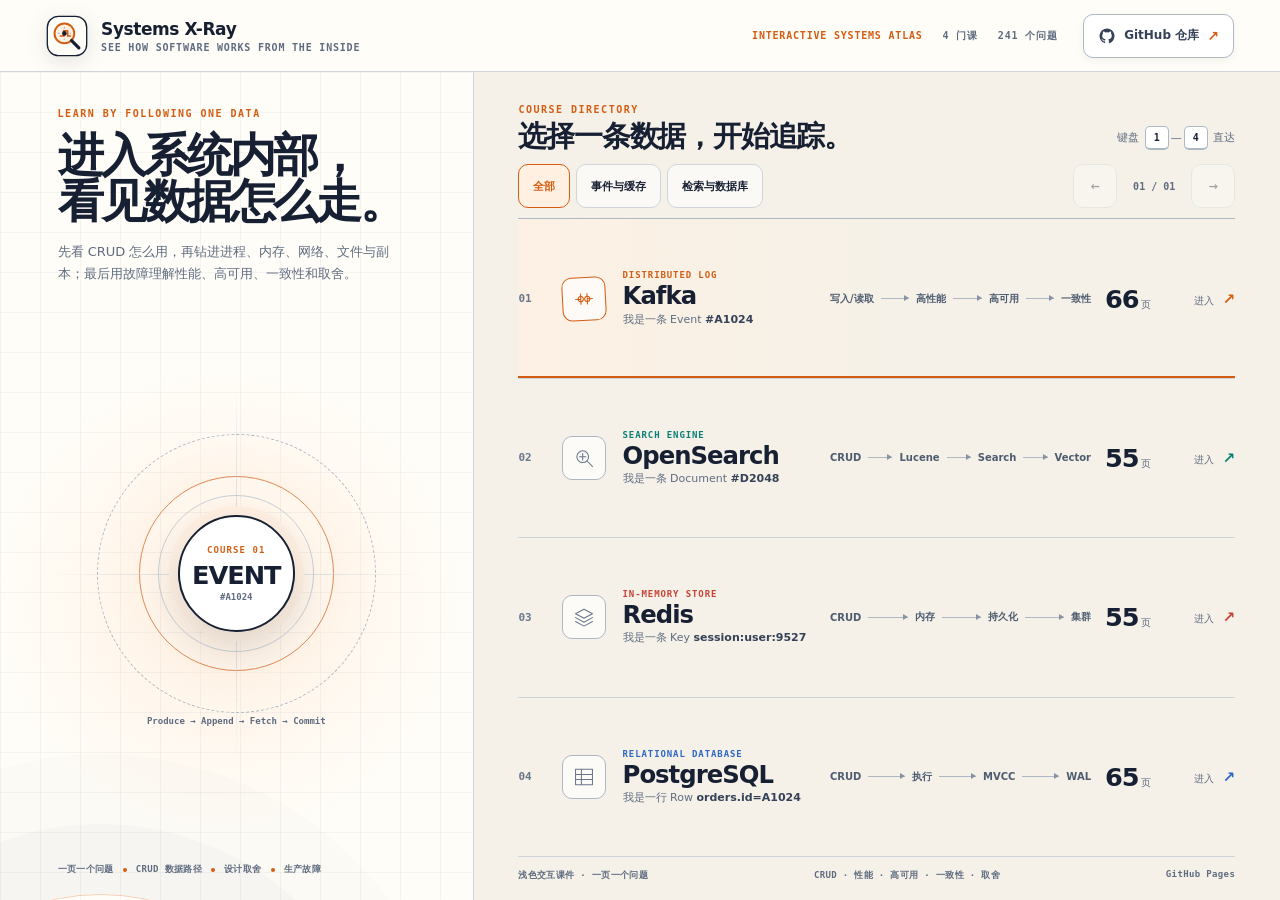
==== commit ff63476e: "docs: center courses on CRUD data flows" ====
--- a/index.html
+++ b/index.html
@@ -3,7 +3,7 @@
   <head>
     <meta charset="UTF-8" />
     <meta name="viewport" content="width=device-width, initial-scale=1.0" />
-    <meta name="description" content="Systems X-Ray：用一条数据的物理旅程学习 Kafka、OpenSearch、Redis 与 PostgreSQL。" />
+    <meta name="description" content="Systems X-Ray：沿一条数据的 CRUD 与读写路径学习 Kafka、OpenSearch、Redis 与 PostgreSQL。" />
     <meta name="theme-color" content="#f5f1e8" />
     <title>Systems X-Ray · 系统原理可视化课程</title>
     <link rel="icon" href="./assets/brand-mark.svg" type="image/svg+xml" />
@@ -47,7 +47,7 @@
           <p id="focus-flow">Producer → Broker → Segment → Consumer</p>
         </div>
 
-        <div class="intro-foot"><span>一页一个问题</span><i></i><span>物理路径</span><i></i><span>设计取舍</span><i></i><span>生产故障</span></div>
+        <div class="intro-foot"><span>一页一个问题</span><i></i><span>CRUD 数据路径</span><i></i><span>设计取舍</span><i></i><span>生产故障</span></div>
       </section>
 
       <section id="courses" class="course-directory" aria-labelledby="directory-title">
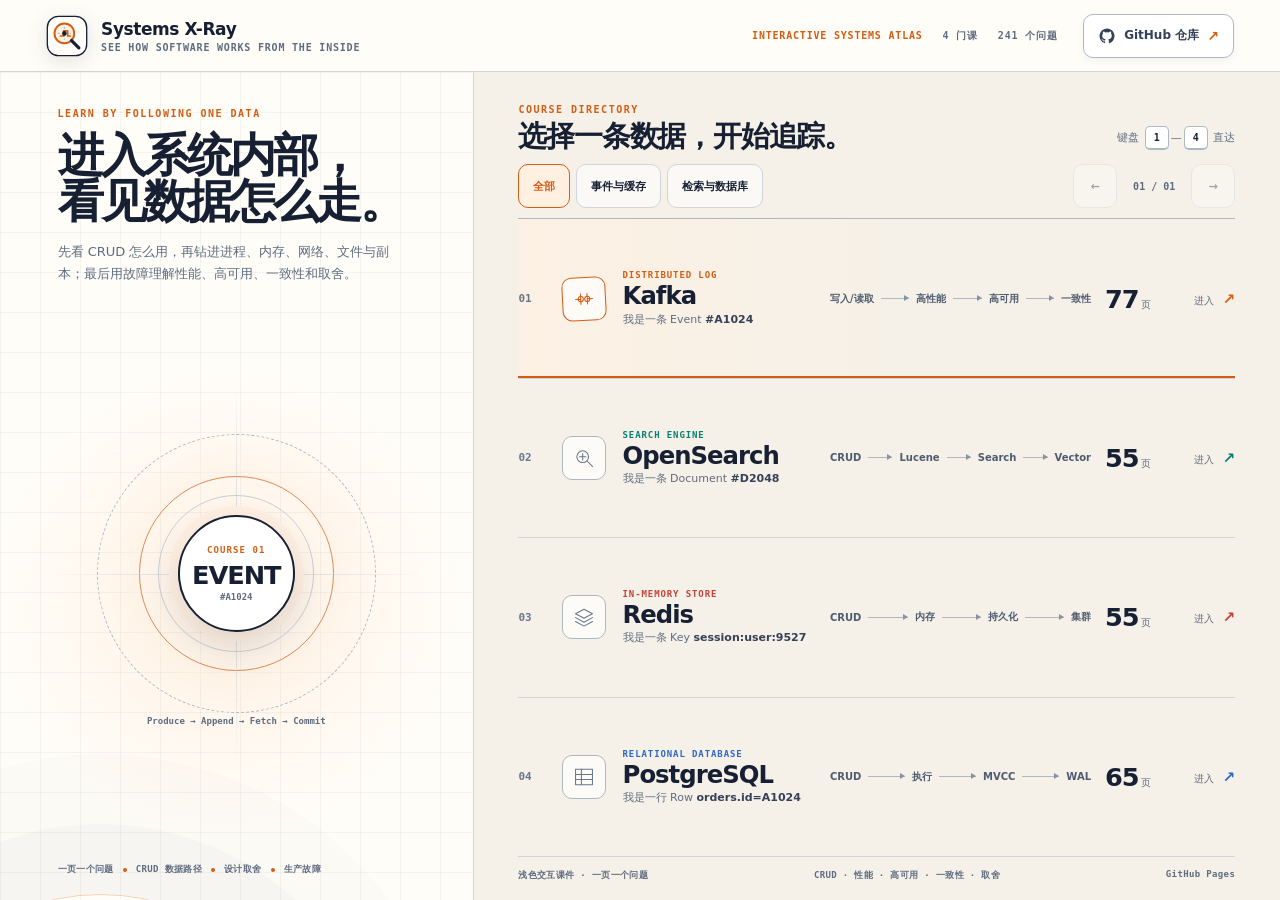
==== commit a5f87e61: "feat: deepen kafka teaching flows" ====
--- a/index.html
+++ b/index.html
@@ -74,7 +74,7 @@
             <span class="course-glyph" aria-hidden="true"><svg viewBox="0 0 40 40"><path d="M7 20h8m10 0h8M15 12v16m10-16v16"/><circle cx="15" cy="20" r="4"/><circle cx="25" cy="20" r="4"/></svg></span>
             <span class="course-title"><small>DISTRIBUTED LOG</small><strong>Kafka</strong><em>我是一条 Event <b>#A1024</b></em></span>
             <span class="course-flow">写入/读取 <i></i> 高性能 <i></i> 高可用 <i></i> 一致性</span>
-            <span class="course-pages"><b>66</b><small>页</small></span>
+            <span class="course-pages"><b>77</b><small>页</small></span>
             <span class="course-enter">进入 <b>↗</b></span>
           </a>
 
